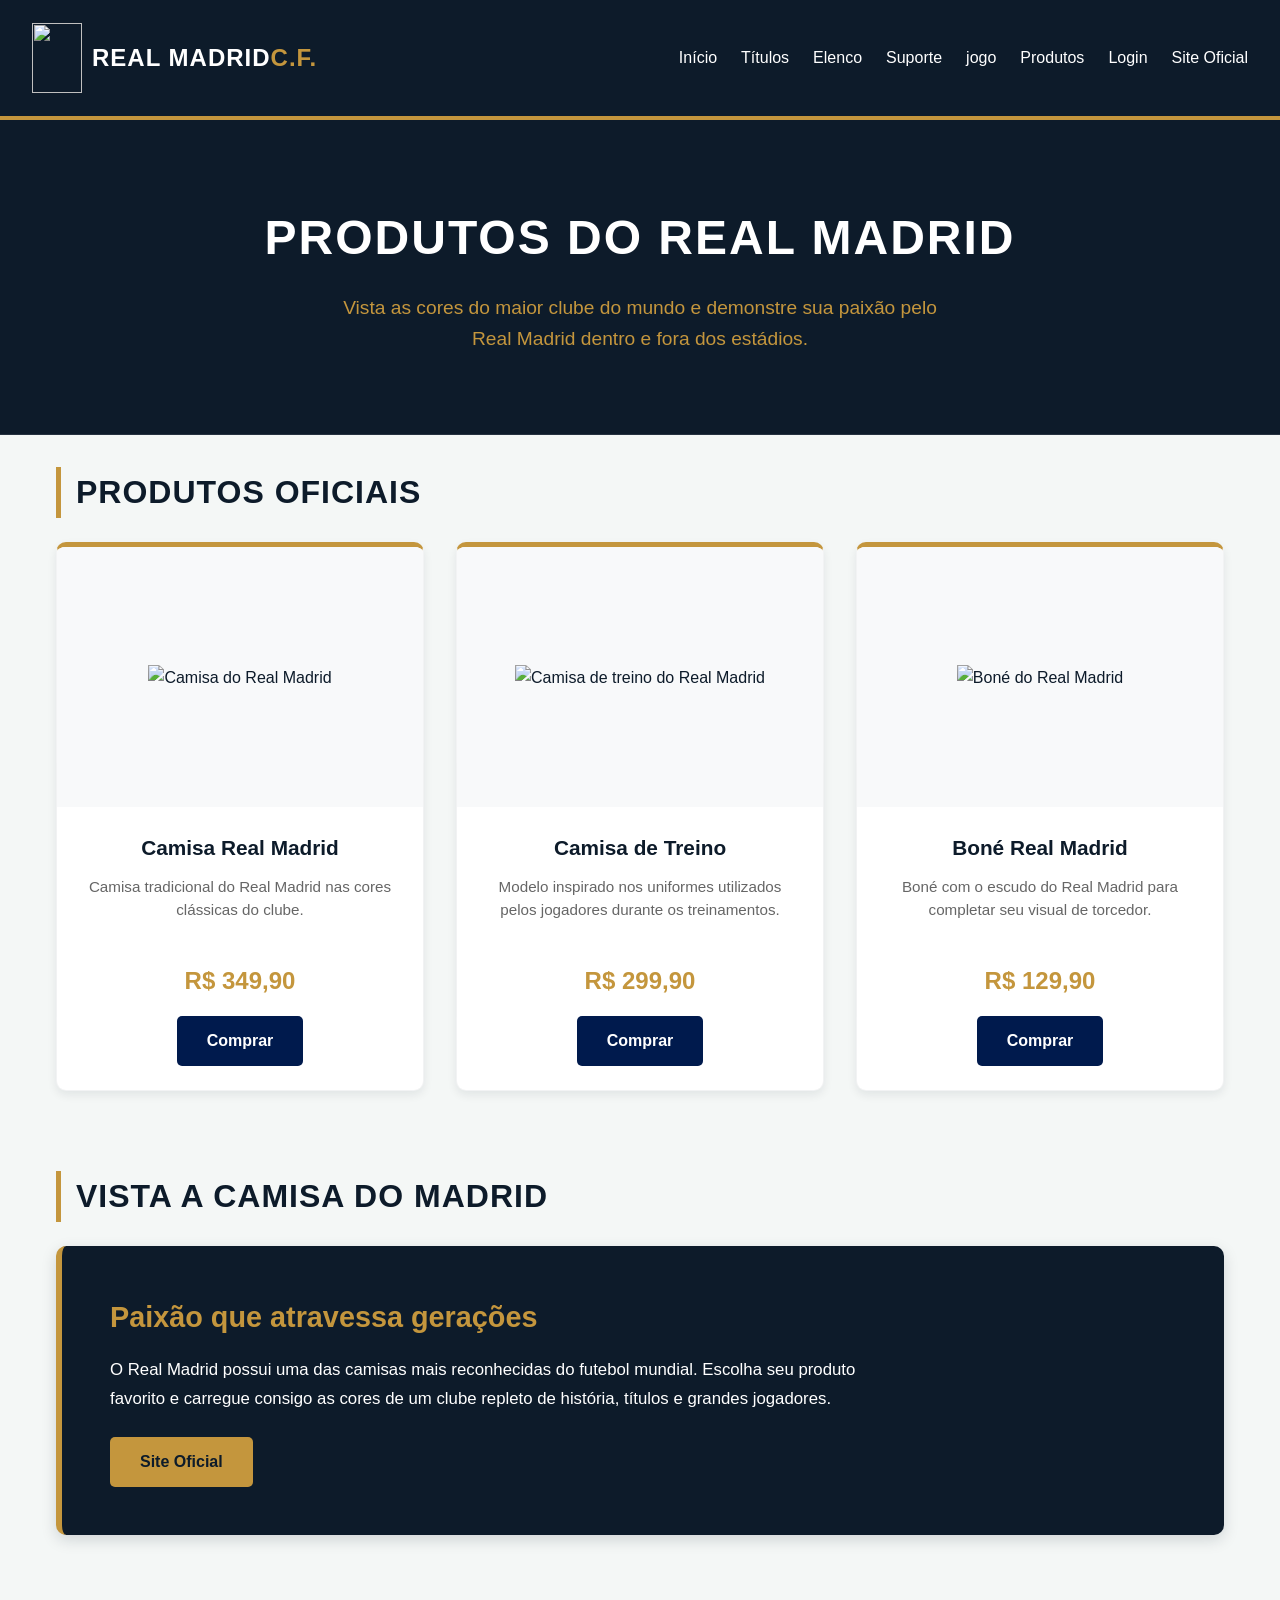
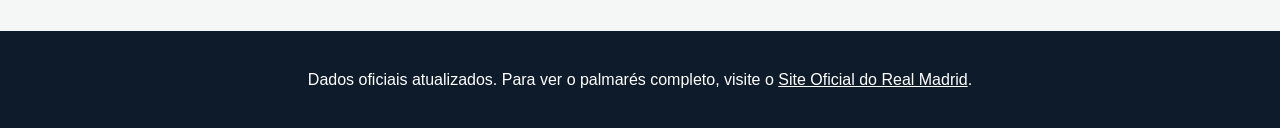
==== produtos.html @ 46e395f3 "Add files via upload" ====
<!DOCTYPE html>
<html lang="pt-BR">
<head>
    <meta charset="UTF-8">
    <meta name="viewport" content="width=device-width, initial-scale=1.0">

    <link rel="stylesheet" href="style.css">

    <title>Real Madrid C.F. | Produtos</title>
</head>

<body>

   <header>
        <div class="logo"><img src="jogadores/logo.png"> Real Madrid<span>C.F.</span></div>
        <a href="#" class="botao-abrir-menu" onclick="abrirmenu()">☰</a>
        <nav class="menu">
            <a href="#" class="botao-fechar-menu" onclick="fecharmenu()">X</a>
            <ul>
                <li><a href="index.html">Início</a></li>
                <li><a href="titulos.html">Títulos</a></li>
                <li><a href="elenco.html">Elenco</a></li>
                <li><a href="suporte.html">Suporte</a></li>
                <li><a href="quiz.html">jogo</a></li>
                <li><a href="produtos.html">Produtos</a></li>
                <li><a href="login.html">Login</a></li>
                <li><a href="https://www.realmadrid.com/pt-PT" target="_blank">Site Oficial</a></li>
            </ul>
        </nav>
    </header>


<section class="hero">
    <h1>Produtos do Real Madrid</h1>

    <p>
        Vista as cores do maior clube do mundo e demonstre sua paixão pelo
        Real Madrid dentro e fora dos estádios.
    </p>
</section>


<main class="container">

    <section class="products-section">

        <h2 class="section-title">Produtos Oficiais</h2>

        <div class="products-grid">

            <div class="product-card">

                <div class="product-image">
                    <img src="imagens_ferrari/camisa.jpg"
                         alt="Camisa do Real Madrid">
                </div>

                <div class="product-info">
                    <h3>Camisa Real Madrid</h3>

                    <p class="product-description">
                        Camisa tradicional do Real Madrid nas cores
                        clássicas do clube.
                    </p>

                    <p class="product-price">R$ 349,90</p>

                    <a href="#" class="product-button">
                        Comprar
                    </a>
                </div>

            </div>


            <div class="product-card">

                <div class="product-image">
                    <img src="imagens_ferrari/camisat.jpg"
                         alt="Camisa de treino do Real Madrid">
                </div>

                <div class="product-info">
                    <h3>Camisa de Treino</h3>

                    <p class="product-description">
                        Modelo inspirado nos uniformes utilizados
                        pelos jogadores durante os treinamentos.
                    </p>

                    <p class="product-price">R$ 299,90</p>

                    <a href="#" class="product-button">
                        Comprar
                    </a>
                </div>

            </div>


            <div class="product-card">

                <div class="product-image">
                    <img src="imagens_ferrari/bone.jpg"
                         alt="Boné do Real Madrid">
                </div>

                <div class="product-info">
                    <h3>Boné Real Madrid</h3>

                    <p class="product-description">
                        Boné com o escudo do Real Madrid para completar
                        seu visual de torcedor.
                    </p>

                    <p class="product-price">R$ 129,90</p>

                    <a href="#" class="product-button">
                        Comprar
                    </a>
                </div>

            </div>


    </section>


    <section class="products-highlight">

        <h2 class="section-title">Vista a Camisa do Madrid</h2>

        <div class="highlight-content">

            <div>
                <h3>Paixão que atravessa gerações</h3>

                <p>
                    O Real Madrid possui uma das camisas mais reconhecidas
                    do futebol mundial. Escolha seu produto favorito e
                    carregue consigo as cores de um clube repleto de
                    história, títulos e grandes jogadores.
                </p>

                <a href="https://www.realmadrid.com/pt-PT"
                   target="_blank"
                   class="product-button">
                    Site Oficial
                </a>
            </div>

        </div>

    </section>

</main>


    <footer>
        <p>Dados oficiais atualizados. Para ver o palmarés completo, visite o <a href="https://www.realmadrid.com/pt-PT/o-clube/palmares/futebol" style="color: white; text-decoration: underline;">Site Oficial do Real Madrid</a>.</p>
    </footer>


<script src="script.js"></script>

</body>
</html>
---- style.css ----
:root {
    --primary-color: #ffffff;
    --secondary-color: #0d1b2a;
    --accent-color: #c4963d;
    --bg-color: #f4f7f6;
    --card-bg: #ffffff;
    --text-color: #0d1b2a;
}

* {
    margin: 0;
    padding: 0;
    box-sizing: border-box;
    font-family: 'Segoe UI', Tahoma, Geneva, Verdana, sans-serif;
}

body {
    background-color: var(--bg-color);
    color: var(--text-color);
    line-height: 1.6;
}

.container {
    max-width: 1200px;
    margin: 0 auto;
    padding: 2rem 1rem;
}

header {
    background-color: var(--secondary-color);
    color: var(--primary-color);
    padding: 1.5rem 2rem;
    display: flex;
    justify-content: space-between;
    align-items: center;
    height: 120px;
    border-bottom: 4px solid var(--accent-color);
}

.logo {
    font-size: 1.5rem;
    font-weight: bold;
    color: var(--primary-color);
    text-transform: uppercase;
    letter-spacing: 1px;
    display: flex;
    align-items: center;
}

.logo span {
    color: var(--accent-color);
}

.logo img {
    width: 50px;
    height: 70px;
    margin-right: 10px;
}

.botao-abrir-menu, .botao-fechar-menu {
    display: none;
    font-size: 2rem;
    color: var(--primary-color);
    text-decoration: none;
}

/* Menu horizontal para telas grandes */
.menu ul {
    display: flex;
    list-style: none;
    gap: 1.5rem;
    margin: 0;
    padding: 0;
}

.menu a {
    color: var(--primary-color);
    text-decoration: none;
    font-weight: 500;
    transition: color 0.2s;
}

.menu a:hover {
    color: var(--accent-color);
}


@media (max-width: 1000px) {
    .botao-abrir-menu {
        display: block;
    }

    .menu {
        display: none; 
        position: fixed;
        top: 0;
        right: 0;
        width: 280px;
        height: 100vh;
        background-color: var(--secondary-color);
        box-shadow: -5px 0 15px rgba(0, 0, 0, 0.4);
        padding: 2rem;
        z-index: 1000;
    }

    .botao-fechar-menu {
        display: block;
        text-align: right;
        margin-bottom: 2rem;
    }
    .menu ul {
        flex-direction: column;
        gap: 1.5rem;
    }

    .menu a {
        font-size: 1.2rem;
    }
}


.section-title {
    font-size: 2rem;
    color: var(--secondary-color);
    margin-bottom: 1.5rem;
    border-left: 5px solid var(--accent-color);
    padding-left: 15px;
    text-transform: uppercase;
    letter-spacing: 1px;
}

/* hero */
.hero {
    background-color: var(--secondary-color);
    color: var(--primary-color);
    text-align: center;
    padding: 5rem 1rem;
    border-bottom: 1px solid rgba(255, 255, 255, 0.1);
}

.hero h1 {
    font-size: 3rem;
    text-transform: uppercase;
    letter-spacing: 2px;
    margin-bottom: 1rem;
}

.hero p {
    color: var(--accent-color);
    font-size: 1.2rem;
    font-weight: 500;
    max-width: 600px;
    margin: 0 auto;
}

.history-section {
    margin-bottom: 4rem;
}

.history-block {
    background-color: var(--primary-color);
    padding: 2.5rem;
    border-radius: 8px;
    box-shadow: 0 4px 12px rgba(13, 27, 42, 0.05);
    border: 1px solid rgba(13, 27, 42, 0.05);
    margin-bottom: 2rem;
}

.history-block h3 {
    font-size: 1.4rem;
    color: var(--secondary-color);
    margin-bottom: 1rem;
    display: flex;
    align-items: center;
    gap: 10px;
}

.history-block h3::before {
    content: '';
    display: inline-block;
    width: 8px;
    height: 8px;
    background-color: var(--accent-color);
    border-radius: 50%;
}

.history-block p {
    color: #4a5568;
    font-size: 1.05rem;
    text-align: justify;
}

.jogo button {
    text-align: center;
    background-color: #001a4d;
    color: white;
    border: none;
    border-radius: 3px;
    margin-top: 3px;
    margin-left: auto; 
    margin-right: auto;
    margin-bottom: 50px;
    padding: 12px 24px;
    font-size: 16px;
    font-weight: bold;
    cursor: pointer;
    transition: transform 0.2s;
    width: 250px;
    display: block;
}

.jogo button:hover {
    transform: translateY(-5px);
}

.jogo a {
    text-decoration: none;
    color: var(--primary-color);
}

/* elenco */
.grid {
    display: grid;
    grid-template-columns: repeat(auto-fill, minmax(220px, 1fr));
    gap: 1.5rem;
    margin-bottom: 3rem;
}

.player-card {
    background-color: var(--primary-color);
    border-radius: 8px;
    overflow: hidden;
    box-shadow: 0 4px 6px rgba(13, 27, 42, 0.1);
    border: 1px solid rgba(13, 27, 42, 0.05);
    transition: transform 0.2s ease;
}

.player-card:hover {
    transform: translateY(-5px);
}

.player-number {
    background-color: var(--secondary-color);
    color: var(--accent-color);
    padding: 0.5rem;
    font-weight: bold;
    font-size: 1.2rem;
    text-align: right;
}

.player-info {
    padding: 1.5rem;
    text-align: center;
}

.player-name {
    font-size: 1.2rem;
    font-weight: bold;
    color: var(--secondary-color);
    margin-bottom: 0.3rem;
}

.player-position {
    font-size: 0.9rem;
    color: #666;
    text-transform: uppercase;
    letter-spacing: 1px;
}

.titulares .player-card {
    border-top: 4px solid var(--accent-color);
}

.reservas .player-card {
    border-top: 4px solid var(--secondary-color);
}

.jogador img {
    width: 200px;
    padding-top: 35px;
}

#cortuis img, #cucurela img {
    width: 250px;
    padding: 35px;
}

/* titulos */
.grid-cards {
    display: grid;
    grid-template-columns: repeat(auto-fit, minmax(280px, 1fr));
    gap: 1.5rem;
}

.card {
    background-color: var(--card-bg);
    border-radius: 10px;
    padding: 2rem 1.5rem;
    text-align: center;
    box-shadow: 0 4px 10px rgba(13, 27, 42, 0.08);
    transition: transform 0.3s ease, box-shadow 0.3s ease;
    border-top: 5px solid var(--accent-color);
}

.card:hover {
    transform: translateY(-5px);
    box-shadow: 0 8px 20px rgba(13, 27, 42, 0.15);
}

.card h2 {
    font-size: 1.3rem;
    color: var(--secondary-color);
    margin-bottom: 0.5rem;
    margin-top: 0;
}

.card .count {
    font-size: 3rem;
    font-weight: bold;
    color: #efb810;
    margin-bottom: 0.5rem;
}

.card p {
    font-size: 0.95rem;
    color: #555;
    line-height: 1.5;
    margin-bottom: 0;
}

.card img {
    width: 150px;
}

/*quiz*/
.quiz-wrapper {
    display: flex;
    justify-content: center;
    align-items: center;
    min-height: 70vh;
}

.quiz-container {
    background-color: #ffffff;
    width: 100%;
    max-width: 600px;
    border-radius: 12px;
    padding: 30px;
    box-shadow: 0 8px 24px rgba(0, 0, 0, 0.1);
    border-top: 8px solid #001a4d;
}

.quiz-container header {
    background-color: transparent;
    color: inherit;
    padding: 0;
    display: block;
    border-bottom: none;
    text-align: center;
    margin-bottom: 25px;
}

.quiz-container h1 {
    color: #001a4d;
    font-size: 24px;
    margin-bottom: 5px;
}

.progress {
    color: #666;
    font-size: 14px;
}

.question {
    font-size: 18px;
    font-weight: 600;
    color: #333;
    margin-bottom: 20px;
}

.options-grid {
    display: flex;
    flex-direction: column;
    gap: 12px;
    margin-bottom: 20px;
}

.option-btn {
    background-color: #f0f4f8;
    border: 2px solid #e2e8f0;
    border-radius: 8px;
    padding: 15px;
    font-size: 16px;
    text-align: left;
    cursor: pointer;
    transition: all 0.2s ease;
    width: 100%;
}

.option-btn:hover {
    background-color: #e2e8f0;
    border-color: #001a4d;
}

/* acertos / erros */
.correct {
    background-color: #2ecc71 !important;
    border-color: #27ae60 !important;
    color: white !important;
}

.wrong {
    background-color: #e74c3c !important;
    border-color: #c0392b !important;
    color: white !important;
}

#next-btn, #score-container button {
    background-color: #001a4d;
    color: white;
    border: none;
    border-radius: 8px;
    margin-top: 3px;
    padding: 12px 24px;
    font-size: 16px;
    font-weight: bold;
    cursor: pointer;
    width: 100%;
    transition: background 0.2s;
}

#next-btn:hover, #score-container button:hover {
    background-color: #cca300;
    color: #001a4d;
}

.login-container {
    background-color: #ffffff;
    padding: 40px;
    border-radius: 12px;
    box-shadow: 0 8px 24px rgba(0, 0, 0, 0.3);
    width: 100%;
    max-width: 400px;
    text-align: center;
    border-top: 5px solid #febe10;
}

.logo-placeholder {
    font-size: 24px;
    font-weight: bold;
    color: #112d59; 
    margin-bottom: 5px;
    text-transform: uppercase;
    letter-spacing: 1px;
}

.subtitle {
    font-size: 14px;
    color: #777;
    margin-bottom: 30px;
}

.form-group {
    margin-bottom: 20px;
    text-align: left;
}

.form-group label {
    display: block;
    margin-bottom: 6px;
    font-size: 14px;
    font-weight: 600;
    color: #111;
}

/*  PRODUTOS */

.products-section {
    margin-bottom: 5rem;
}

.products-grid {
    display: grid;
    grid-template-columns: repeat(auto-fit, minmax(250px, 1fr));
    gap: 2rem;
}

.product-card {
    background-color: var(--card-bg);
    border-radius: 10px;
    overflow: hidden;
    box-shadow: 0 4px 10px rgba(13, 27, 42, 0.08);
    border: 1px solid rgba(13, 27, 42, 0.05);
    border-top: 5px solid var(--accent-color);
    transition: transform 0.3s ease, box-shadow 0.3s ease;
}

.product-card:hover {
    transform: translateY(-8px);
    box-shadow: 0 10px 25px rgba(13, 27, 42, 0.18);
}

.product-image {
    height: 260px;
    background-color: #f8f9fa;
    display: flex;
    justify-content: center;
    align-items: center;
    padding: 20px;
}

.product-image img {
    max-width: 100%;
    max-height: 230px;
    object-fit: contain;
    transition: transform 0.3s ease;
}

.product-card:hover .product-image img {
    transform: scale(1.05);
}

.product-info {
    padding: 1.5rem;
    text-align: center;
}

.product-info h3 {
    color: var(--secondary-color);
    font-size: 1.3rem;
    margin-bottom: 0.7rem;
}

.product-description {
    color: #666;
    font-size: 0.95rem;
    line-height: 1.5;
    min-height: 70px;
}

.product-price {
    color: #c4963d;
    font-size: 1.5rem;
    font-weight: bold;
    margin: 1rem 0;
}

.product-button {
    display: inline-block;
    background-color: #001a4d;
    color: white;
    text-decoration: none;
    padding: 12px 30px;
    border-radius: 5px;
    font-weight: bold;
    transition: all 0.2s ease;
}

.product-button:hover {
    background-color: #c4963d;
    color: #001a4d;
    transform: translateY(-2px);
}


.products-highlight {
    margin-bottom: 4rem;
}

.highlight-content {
    background-color: var(--secondary-color);
    color: white;
    padding: 3rem;
    border-radius: 10px;
    border-left: 6px solid var(--accent-color);
    box-shadow: 0 5px 15px rgba(13, 27, 42, 0.15);
}

.highlight-content h3 {
    color: var(--accent-color);
    font-size: 1.8rem;
    margin-bottom: 1rem;
}

.highlight-content p {
    max-width: 800px;
    font-size: 1.05rem;
    line-height: 1.7;
    margin-bottom: 1.5rem;
}

.highlight-content .product-button {
    background-color: var(--accent-color);
    color: var(--secondary-color);
}

.highlight-content .product-button:hover {
    background-color: white;
    color: var(--secondary-color);
}


@media (max-width: 600px) {

    .products-grid {
        grid-template-columns: 1fr;
    }

    .product-image {
        height: 240px;
    }

    .highlight-content {
        padding: 2rem 1.5rem;
    }

    .highlight-content h3 {
        font-size: 1.5rem;
    }
}

footer{
    height: 60%;
    color: white;
    background-color: var(--secondary-color);
    padding: 4vh;
    text-decoration: none;
    text-align: center;
}
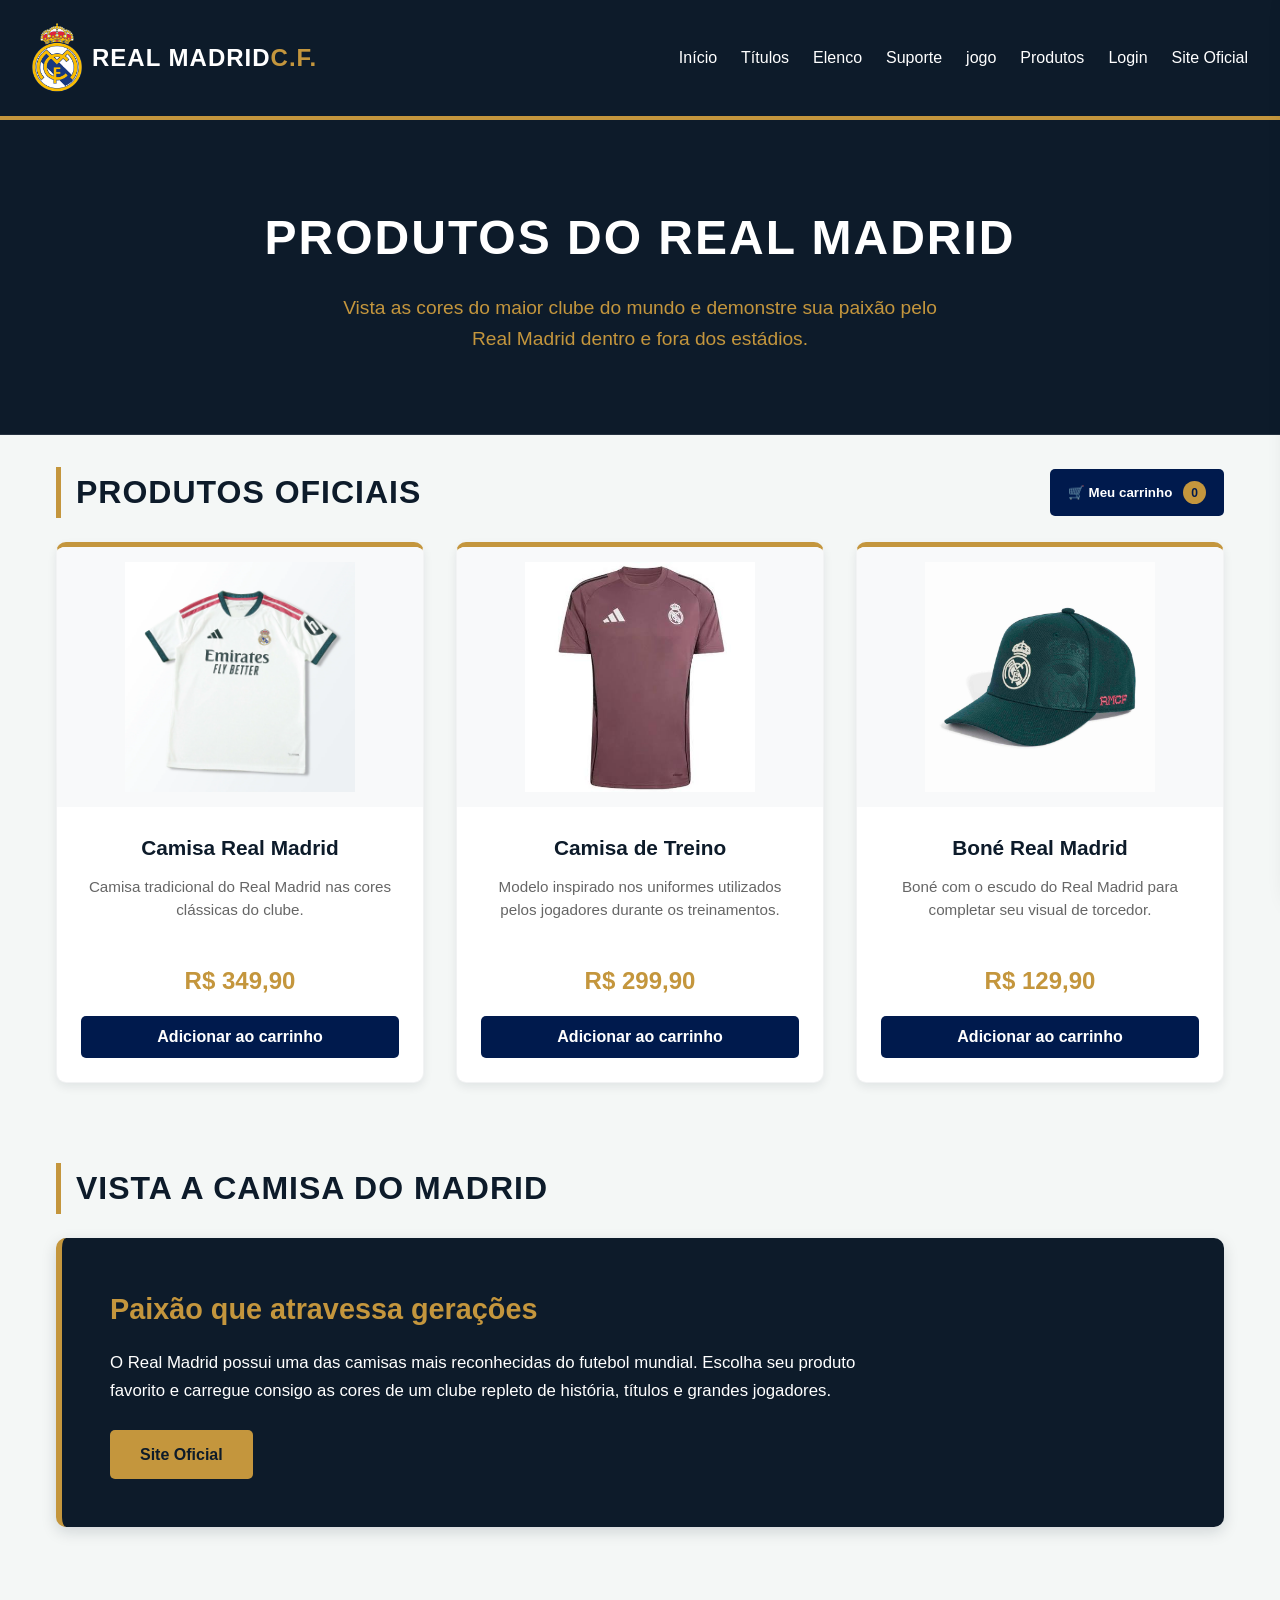
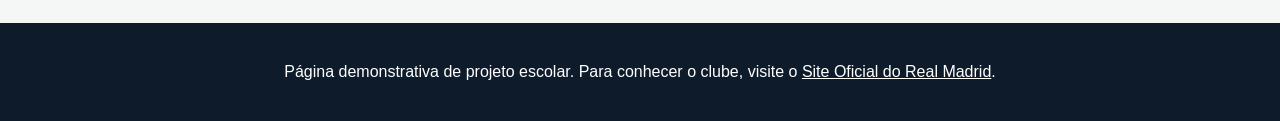
==== commit 121195e4: "Add files via upload" ====
--- a/produtos.html
+++ b/produtos.html
@@ -1,167 +1,116 @@
-<!DOCTYPE html>
-<html lang="pt-BR">
-<head>
-    <meta charset="UTF-8">
-    <meta name="viewport" content="width=device-width, initial-scale=1.0">
-
-    <link rel="stylesheet" href="style.css">
-
-    <title>Real Madrid C.F. | Produtos</title>
-</head>
-
-<body>
-
-   <header>
-        <div class="logo"><img src="jogadores/logo.png"> Real Madrid<span>C.F.</span></div>
-        <a href="#" class="botao-abrir-menu" onclick="abrirmenu()">☰</a>
-        <nav class="menu">
-            <a href="#" class="botao-fechar-menu" onclick="fecharmenu()">X</a>
-            <ul>
-                <li><a href="index.html">Início</a></li>
-                <li><a href="titulos.html">Títulos</a></li>
-                <li><a href="elenco.html">Elenco</a></li>
-                <li><a href="suporte.html">Suporte</a></li>
-                <li><a href="quiz.html">jogo</a></li>
-                <li><a href="produtos.html">Produtos</a></li>
-                <li><a href="login.html">Login</a></li>
-                <li><a href="https://www.realmadrid.com/pt-PT" target="_blank">Site Oficial</a></li>
-            </ul>
-        </nav>
-    </header>
-
-
-<section class="hero">
-    <h1>Produtos do Real Madrid</h1>
-
-    <p>
-        Vista as cores do maior clube do mundo e demonstre sua paixão pelo
-        Real Madrid dentro e fora dos estádios.
-    </p>
-</section>
-
-
-<main class="container">
-
-    <section class="products-section">
-
-        <h2 class="section-title">Produtos Oficiais</h2>
-
-        <div class="products-grid">
-
-            <div class="product-card">
-
-                <div class="product-image">
-                    <img src="imagens_ferrari/camisa.jpg"
-                         alt="Camisa do Real Madrid">
-                </div>
-
-                <div class="product-info">
-                    <h3>Camisa Real Madrid</h3>
-
-                    <p class="product-description">
-                        Camisa tradicional do Real Madrid nas cores
-                        clássicas do clube.
-                    </p>
-
-                    <p class="product-price">R$ 349,90</p>
-
-                    <a href="#" class="product-button">
-                        Comprar
-                    </a>
-                </div>
-
-            </div>
-
-
-            <div class="product-card">
-
-                <div class="product-image">
-                    <img src="imagens_ferrari/camisat.jpg"
-                         alt="Camisa de treino do Real Madrid">
-                </div>
-
-                <div class="product-info">
-                    <h3>Camisa de Treino</h3>
-
-                    <p class="product-description">
-                        Modelo inspirado nos uniformes utilizados
-                        pelos jogadores durante os treinamentos.
-                    </p>
-
-                    <p class="product-price">R$ 299,90</p>
-
-                    <a href="#" class="product-button">
-                        Comprar
-                    </a>
-                </div>
-
-            </div>
-
-
-            <div class="product-card">
-
-                <div class="product-image">
-                    <img src="imagens_ferrari/bone.jpg"
-                         alt="Boné do Real Madrid">
-                </div>
-
-                <div class="product-info">
-                    <h3>Boné Real Madrid</h3>
-
-                    <p class="product-description">
-                        Boné com o escudo do Real Madrid para completar
-                        seu visual de torcedor.
-                    </p>
-
-                    <p class="product-price">R$ 129,90</p>
-
-                    <a href="#" class="product-button">
-                        Comprar
-                    </a>
-                </div>
-
-            </div>
-
-
-    </section>
-
-
-    <section class="products-highlight">
-
-        <h2 class="section-title">Vista a Camisa do Madrid</h2>
-
-        <div class="highlight-content">
-
-            <div>
-                <h3>Paixão que atravessa gerações</h3>
-
-                <p>
-                    O Real Madrid possui uma das camisas mais reconhecidas
-                    do futebol mundial. Escolha seu produto favorito e
-                    carregue consigo as cores de um clube repleto de
-                    história, títulos e grandes jogadores.
-                </p>
-
-                <a href="https://www.realmadrid.com/pt-PT"
-                   target="_blank"
-                   class="product-button">
-                    Site Oficial
-                </a>
-            </div>
-
-        </div>
-
-    </section>
-
-</main>
-
-
-    <footer>
-        <p>Dados oficiais atualizados. Para ver o palmarés completo, visite o <a href="https://www.realmadrid.com/pt-PT/o-clube/palmares/futebol" style="color: white; text-decoration: underline;">Site Oficial do Real Madrid</a>.</p>
-    </footer>
-
-
-<script src="script.js"></script>
-
-</body>
-</html>+<!DOCTYPE html>
+<html lang="pt-BR">
+<head>
+    <meta charset="UTF-8">
+    <meta name="viewport" content="width=device-width, initial-scale=1.0">
+    <title>Real Madrid C.F. | Produtos</title>
+    <link rel="stylesheet" href="style.css">
+    <link rel="stylesheet" href="produtos-extra.css">
+</head>
+<body>
+
+<header>
+    <div class="logo">
+        <img src="jogadores/logo.png" alt="Escudo do Real Madrid">
+        Real Madrid<span>C.F.</span>
+    </div>
+
+    <a href="#" class="botao-abrir-menu" onclick="abrirmenu(); return false;" aria-label="Abrir menu">☰</a>
+
+    <nav class="menu">
+        <a href="#" class="botao-fechar-menu" onclick="fecharmenu(); return false;" aria-label="Fechar menu">X</a>
+        <ul>
+            <li><a href="index.html">Início</a></li>
+            <li><a href="titulos.html">Títulos</a></li>
+            <li><a href="elenco.html">Elenco</a></li>
+            <li><a href="suporte.html">Suporte</a></li>
+            <li><a href="quiz.html">jogo</a></li>
+            <li><a href="produtos.html" aria-current="page">Produtos</a></li>
+            <li><a href="login.html">Login</a></li>
+            <li><a href="https://www.realmadrid.com/pt-PT" target="_blank" rel="noopener noreferrer">Site Oficial</a></li>
+        </ul>
+    </nav>
+</header>
+
+<section class="hero">
+    <h1>Produtos do Real Madrid</h1>
+    <p>
+        Vista as cores do maior clube do mundo e demonstre sua paixão pelo
+        Real Madrid dentro e fora dos estádios.
+    </p>
+</section>
+
+<main class="container">
+    <section class="products-section">
+        <div class="products-title-row">
+            <h2 class="section-title">Produtos Oficiais</h2>
+            <button class="cart-open-button" id="abrir-carrinho" type="button">
+                🛒 Meu carrinho <span id="quantidade-carrinho">0</span>
+            </button>
+        </div>
+
+        <div class="products-grid" id="lista-produtos">
+            <!-- Os produtos são carregados pelo produtos.js -->
+        </div>
+    </section>
+
+    <section class="products-highlight">
+        <h2 class="section-title">Vista a Camisa do Madrid</h2>
+        <div class="highlight-content">
+            <h3>Paixão que atravessa gerações</h3>
+            <p>
+                O Real Madrid possui uma das camisas mais reconhecidas
+                do futebol mundial. Escolha seu produto favorito e
+                carregue consigo as cores de um clube repleto de
+                história, títulos e grandes jogadores.
+            </p>
+            <a href="https://www.realmadrid.com/pt-PT"
+               target="_blank"
+               rel="noopener noreferrer"
+               class="product-button">
+                Site Oficial
+            </a>
+        </div>
+    </section>
+</main>
+
+<footer>
+    <p>
+        Página demonstrativa de projeto escolar.
+        Para conhecer o clube, visite o
+        <a href="https://www.realmadrid.com/pt-PT" target="_blank" rel="noopener noreferrer"
+           style="color: white; text-decoration: underline;">Site Oficial do Real Madrid</a>.
+    </p>
+</footer>
+
+<!-- Painel do carrinho -->
+<div class="cart-overlay" id="fundo-carrinho"></div>
+<aside class="cart-panel" id="painel-carrinho" aria-hidden="true" aria-label="Meu carrinho">
+    <div class="cart-panel-header">
+        <div>
+            <p class="cart-kicker">REAL MADRID C.F.</p>
+            <h2>Meu carrinho</h2>
+        </div>
+        <button class="cart-close" id="fechar-carrinho" type="button" aria-label="Fechar carrinho">×</button>
+    </div>
+
+    <div class="cart-items" id="itens-carrinho">
+        <p class="cart-empty">Seu carrinho está vazio. Escolha um produto para começar!</p>
+    </div>
+
+    <div class="cart-panel-footer">
+        <div class="cart-total">
+            <span>Total</span>
+            <strong id="total-carrinho">R$ 0,00</strong>
+        </div>
+        <button class="checkout-button" id="finalizar-compra" type="button">Finalizar pedido</button>
+        <p class="cart-disclaimer">Demonstração acadêmica: não há pagamento ou compra real.</p>
+    </div>
+</aside>
+
+<div class="product-toast" id="aviso-produto" role="status" aria-live="polite"></div>
+
+<script src="script.js"></script>
+<script src="produtos.js"></script>
+</body>
+</html>
--- a/style.css
+++ b/style.css
@@ -1,629 +1,979 @@
-:root {
-    --primary-color: #ffffff;
-    --secondary-color: #0d1b2a;
-    --accent-color: #c4963d;
-    --bg-color: #f4f7f6;
-    --card-bg: #ffffff;
-    --text-color: #0d1b2a;
-}
-
-* {
-    margin: 0;
-    padding: 0;
-    box-sizing: border-box;
-    font-family: 'Segoe UI', Tahoma, Geneva, Verdana, sans-serif;
-}
-
-body {
-    background-color: var(--bg-color);
-    color: var(--text-color);
-    line-height: 1.6;
-}
-
-.container {
-    max-width: 1200px;
-    margin: 0 auto;
-    padding: 2rem 1rem;
-}
-
-header {
-    background-color: var(--secondary-color);
-    color: var(--primary-color);
-    padding: 1.5rem 2rem;
-    display: flex;
-    justify-content: space-between;
-    align-items: center;
-    height: 120px;
-    border-bottom: 4px solid var(--accent-color);
-}
-
-.logo {
-    font-size: 1.5rem;
-    font-weight: bold;
-    color: var(--primary-color);
-    text-transform: uppercase;
-    letter-spacing: 1px;
-    display: flex;
-    align-items: center;
-}
-
-.logo span {
-    color: var(--accent-color);
-}
-
-.logo img {
-    width: 50px;
-    height: 70px;
-    margin-right: 10px;
-}
-
-.botao-abrir-menu, .botao-fechar-menu {
-    display: none;
-    font-size: 2rem;
-    color: var(--primary-color);
-    text-decoration: none;
-}
-
-/* Menu horizontal para telas grandes */
-.menu ul {
-    display: flex;
-    list-style: none;
-    gap: 1.5rem;
-    margin: 0;
-    padding: 0;
-}
-
-.menu a {
-    color: var(--primary-color);
-    text-decoration: none;
-    font-weight: 500;
-    transition: color 0.2s;
-}
-
-.menu a:hover {
-    color: var(--accent-color);
-}
-
-
-@media (max-width: 1000px) {
-    .botao-abrir-menu {
-        display: block;
-    }
-
-    .menu {
-        display: none; 
-        position: fixed;
-        top: 0;
-        right: 0;
-        width: 280px;
-        height: 100vh;
-        background-color: var(--secondary-color);
-        box-shadow: -5px 0 15px rgba(0, 0, 0, 0.4);
-        padding: 2rem;
-        z-index: 1000;
-    }
-
-    .botao-fechar-menu {
-        display: block;
-        text-align: right;
-        margin-bottom: 2rem;
-    }
-    .menu ul {
-        flex-direction: column;
-        gap: 1.5rem;
-    }
-
-    .menu a {
-        font-size: 1.2rem;
-    }
-}
-
-
-.section-title {
-    font-size: 2rem;
-    color: var(--secondary-color);
-    margin-bottom: 1.5rem;
-    border-left: 5px solid var(--accent-color);
-    padding-left: 15px;
-    text-transform: uppercase;
-    letter-spacing: 1px;
-}
-
-/* hero */
-.hero {
-    background-color: var(--secondary-color);
-    color: var(--primary-color);
-    text-align: center;
-    padding: 5rem 1rem;
-    border-bottom: 1px solid rgba(255, 255, 255, 0.1);
-}
-
-.hero h1 {
-    font-size: 3rem;
-    text-transform: uppercase;
-    letter-spacing: 2px;
-    margin-bottom: 1rem;
-}
-
-.hero p {
-    color: var(--accent-color);
-    font-size: 1.2rem;
-    font-weight: 500;
-    max-width: 600px;
-    margin: 0 auto;
-}
-
-.history-section {
-    margin-bottom: 4rem;
-}
-
-.history-block {
-    background-color: var(--primary-color);
-    padding: 2.5rem;
-    border-radius: 8px;
-    box-shadow: 0 4px 12px rgba(13, 27, 42, 0.05);
-    border: 1px solid rgba(13, 27, 42, 0.05);
-    margin-bottom: 2rem;
-}
-
-.history-block h3 {
-    font-size: 1.4rem;
-    color: var(--secondary-color);
-    margin-bottom: 1rem;
-    display: flex;
-    align-items: center;
-    gap: 10px;
-}
-
-.history-block h3::before {
-    content: '';
-    display: inline-block;
-    width: 8px;
-    height: 8px;
-    background-color: var(--accent-color);
-    border-radius: 50%;
-}
-
-.history-block p {
-    color: #4a5568;
-    font-size: 1.05rem;
-    text-align: justify;
-}
-
-.jogo button {
-    text-align: center;
-    background-color: #001a4d;
-    color: white;
-    border: none;
-    border-radius: 3px;
-    margin-top: 3px;
-    margin-left: auto; 
-    margin-right: auto;
-    margin-bottom: 50px;
-    padding: 12px 24px;
-    font-size: 16px;
-    font-weight: bold;
-    cursor: pointer;
-    transition: transform 0.2s;
-    width: 250px;
-    display: block;
-}
-
-.jogo button:hover {
-    transform: translateY(-5px);
-}
-
-.jogo a {
-    text-decoration: none;
-    color: var(--primary-color);
-}
-
-/* elenco */
-.grid {
-    display: grid;
-    grid-template-columns: repeat(auto-fill, minmax(220px, 1fr));
-    gap: 1.5rem;
-    margin-bottom: 3rem;
-}
-
-.player-card {
-    background-color: var(--primary-color);
-    border-radius: 8px;
-    overflow: hidden;
-    box-shadow: 0 4px 6px rgba(13, 27, 42, 0.1);
-    border: 1px solid rgba(13, 27, 42, 0.05);
-    transition: transform 0.2s ease;
-}
-
-.player-card:hover {
-    transform: translateY(-5px);
-}
-
-.player-number {
-    background-color: var(--secondary-color);
-    color: var(--accent-color);
-    padding: 0.5rem;
-    font-weight: bold;
-    font-size: 1.2rem;
-    text-align: right;
-}
-
-.player-info {
-    padding: 1.5rem;
-    text-align: center;
-}
-
-.player-name {
-    font-size: 1.2rem;
-    font-weight: bold;
-    color: var(--secondary-color);
-    margin-bottom: 0.3rem;
-}
-
-.player-position {
-    font-size: 0.9rem;
-    color: #666;
-    text-transform: uppercase;
-    letter-spacing: 1px;
-}
-
-.titulares .player-card {
-    border-top: 4px solid var(--accent-color);
-}
-
-.reservas .player-card {
-    border-top: 4px solid var(--secondary-color);
-}
-
-.jogador img {
-    width: 200px;
-    padding-top: 35px;
-}
-
-#cortuis img, #cucurela img {
-    width: 250px;
-    padding: 35px;
-}
-
-/* titulos */
-.grid-cards {
-    display: grid;
-    grid-template-columns: repeat(auto-fit, minmax(280px, 1fr));
-    gap: 1.5rem;
-}
-
-.card {
-    background-color: var(--card-bg);
-    border-radius: 10px;
-    padding: 2rem 1.5rem;
-    text-align: center;
-    box-shadow: 0 4px 10px rgba(13, 27, 42, 0.08);
-    transition: transform 0.3s ease, box-shadow 0.3s ease;
-    border-top: 5px solid var(--accent-color);
-}
-
-.card:hover {
-    transform: translateY(-5px);
-    box-shadow: 0 8px 20px rgba(13, 27, 42, 0.15);
-}
-
-.card h2 {
-    font-size: 1.3rem;
-    color: var(--secondary-color);
-    margin-bottom: 0.5rem;
-    margin-top: 0;
-}
-
-.card .count {
-    font-size: 3rem;
-    font-weight: bold;
-    color: #efb810;
-    margin-bottom: 0.5rem;
-}
-
-.card p {
-    font-size: 0.95rem;
-    color: #555;
-    line-height: 1.5;
-    margin-bottom: 0;
-}
-
-.card img {
-    width: 150px;
-}
-
-/*quiz*/
-.quiz-wrapper {
-    display: flex;
-    justify-content: center;
-    align-items: center;
-    min-height: 70vh;
-}
-
-.quiz-container {
-    background-color: #ffffff;
-    width: 100%;
-    max-width: 600px;
-    border-radius: 12px;
-    padding: 30px;
-    box-shadow: 0 8px 24px rgba(0, 0, 0, 0.1);
-    border-top: 8px solid #001a4d;
-}
-
-.quiz-container header {
-    background-color: transparent;
-    color: inherit;
-    padding: 0;
-    display: block;
-    border-bottom: none;
-    text-align: center;
-    margin-bottom: 25px;
-}
-
-.quiz-container h1 {
-    color: #001a4d;
-    font-size: 24px;
-    margin-bottom: 5px;
-}
-
-.progress {
-    color: #666;
-    font-size: 14px;
-}
-
-.question {
-    font-size: 18px;
-    font-weight: 600;
-    color: #333;
-    margin-bottom: 20px;
-}
-
-.options-grid {
-    display: flex;
-    flex-direction: column;
-    gap: 12px;
-    margin-bottom: 20px;
-}
-
-.option-btn {
-    background-color: #f0f4f8;
-    border: 2px solid #e2e8f0;
-    border-radius: 8px;
-    padding: 15px;
-    font-size: 16px;
-    text-align: left;
-    cursor: pointer;
-    transition: all 0.2s ease;
-    width: 100%;
-}
-
-.option-btn:hover {
-    background-color: #e2e8f0;
-    border-color: #001a4d;
-}
-
-/* acertos / erros */
-.correct {
-    background-color: #2ecc71 !important;
-    border-color: #27ae60 !important;
-    color: white !important;
-}
-
-.wrong {
-    background-color: #e74c3c !important;
-    border-color: #c0392b !important;
-    color: white !important;
-}
-
-#next-btn, #score-container button {
-    background-color: #001a4d;
-    color: white;
-    border: none;
-    border-radius: 8px;
-    margin-top: 3px;
-    padding: 12px 24px;
-    font-size: 16px;
-    font-weight: bold;
-    cursor: pointer;
-    width: 100%;
-    transition: background 0.2s;
-}
-
-#next-btn:hover, #score-container button:hover {
-    background-color: #cca300;
-    color: #001a4d;
-}
-
-.login-container {
-    background-color: #ffffff;
-    padding: 40px;
-    border-radius: 12px;
-    box-shadow: 0 8px 24px rgba(0, 0, 0, 0.3);
-    width: 100%;
-    max-width: 400px;
-    text-align: center;
-    border-top: 5px solid #febe10;
-}
-
-.logo-placeholder {
-    font-size: 24px;
-    font-weight: bold;
-    color: #112d59; 
-    margin-bottom: 5px;
-    text-transform: uppercase;
-    letter-spacing: 1px;
-}
-
-.subtitle {
-    font-size: 14px;
-    color: #777;
-    margin-bottom: 30px;
-}
-
-.form-group {
-    margin-bottom: 20px;
-    text-align: left;
-}
-
-.form-group label {
-    display: block;
-    margin-bottom: 6px;
-    font-size: 14px;
-    font-weight: 600;
-    color: #111;
-}
-
-/*  PRODUTOS */
-
-.products-section {
-    margin-bottom: 5rem;
-}
-
-.products-grid {
-    display: grid;
-    grid-template-columns: repeat(auto-fit, minmax(250px, 1fr));
-    gap: 2rem;
-}
-
-.product-card {
-    background-color: var(--card-bg);
-    border-radius: 10px;
-    overflow: hidden;
-    box-shadow: 0 4px 10px rgba(13, 27, 42, 0.08);
-    border: 1px solid rgba(13, 27, 42, 0.05);
-    border-top: 5px solid var(--accent-color);
-    transition: transform 0.3s ease, box-shadow 0.3s ease;
-}
-
-.product-card:hover {
-    transform: translateY(-8px);
-    box-shadow: 0 10px 25px rgba(13, 27, 42, 0.18);
-}
-
-.product-image {
-    height: 260px;
-    background-color: #f8f9fa;
-    display: flex;
-    justify-content: center;
-    align-items: center;
-    padding: 20px;
-}
-
-.product-image img {
-    max-width: 100%;
-    max-height: 230px;
-    object-fit: contain;
-    transition: transform 0.3s ease;
-}
-
-.product-card:hover .product-image img {
-    transform: scale(1.05);
-}
-
-.product-info {
-    padding: 1.5rem;
-    text-align: center;
-}
-
-.product-info h3 {
-    color: var(--secondary-color);
-    font-size: 1.3rem;
-    margin-bottom: 0.7rem;
-}
-
-.product-description {
-    color: #666;
-    font-size: 0.95rem;
-    line-height: 1.5;
-    min-height: 70px;
-}
-
-.product-price {
-    color: #c4963d;
-    font-size: 1.5rem;
-    font-weight: bold;
-    margin: 1rem 0;
-}
-
-.product-button {
-    display: inline-block;
-    background-color: #001a4d;
-    color: white;
-    text-decoration: none;
-    padding: 12px 30px;
-    border-radius: 5px;
-    font-weight: bold;
-    transition: all 0.2s ease;
-}
-
-.product-button:hover {
-    background-color: #c4963d;
-    color: #001a4d;
-    transform: translateY(-2px);
-}
-
-
-.products-highlight {
-    margin-bottom: 4rem;
-}
-
-.highlight-content {
-    background-color: var(--secondary-color);
-    color: white;
-    padding: 3rem;
-    border-radius: 10px;
-    border-left: 6px solid var(--accent-color);
-    box-shadow: 0 5px 15px rgba(13, 27, 42, 0.15);
-}
-
-.highlight-content h3 {
-    color: var(--accent-color);
-    font-size: 1.8rem;
-    margin-bottom: 1rem;
-}
-
-.highlight-content p {
-    max-width: 800px;
-    font-size: 1.05rem;
-    line-height: 1.7;
-    margin-bottom: 1.5rem;
-}
-
-.highlight-content .product-button {
-    background-color: var(--accent-color);
-    color: var(--secondary-color);
-}
-
-.highlight-content .product-button:hover {
-    background-color: white;
-    color: var(--secondary-color);
-}
-
-
-@media (max-width: 600px) {
-
-    .products-grid {
-        grid-template-columns: 1fr;
-    }
-
-    .product-image {
-        height: 240px;
-    }
-
-    .highlight-content {
-        padding: 2rem 1.5rem;
-    }
-
-    .highlight-content h3 {
-        font-size: 1.5rem;
-    }
-}
-
-footer{
-    height: 60%;
-    color: white;
-    background-color: var(--secondary-color);
-    padding: 4vh;
-    text-decoration: none;
-    text-align: center;
-}+:root {
+    --primary-color: #ffffff;
+    --secondary-color: #0d1b2a;
+    --accent-color: #c4963d;
+    --bg-color: #f4f7f6;
+    --card-bg: #ffffff;
+    --text-color: #0d1b2a;
+}
+
+* {
+    margin: 0;
+    padding: 0;
+    box-sizing: border-box;
+    font-family: 'Segoe UI', Tahoma, Geneva, Verdana, sans-serif;
+}
+
+body {
+    background-color: var(--bg-color);
+    color: var(--text-color);
+    line-height: 1.6;
+}
+
+.container {
+    max-width: 1200px;
+    margin: 0 auto;
+    padding: 2rem 1rem;
+}
+
+header {
+    background-color: var(--secondary-color);
+    color: var(--primary-color);
+    padding: 1.5rem 2rem;
+    display: flex;
+    justify-content: space-between;
+    align-items: center;
+    height: 120px;
+    border-bottom: 4px solid var(--accent-color);
+}
+
+.logo {
+    font-size: 1.5rem;
+    font-weight: bold;
+    color: var(--primary-color);
+    text-transform: uppercase;
+    letter-spacing: 1px;
+    display: flex;
+    align-items: center;
+}
+
+.logo span {
+    color: var(--accent-color);
+}
+
+.logo img {
+    width: 50px;
+    height: 70px;
+    margin-right: 10px;
+}
+
+.botao-abrir-menu, .botao-fechar-menu {
+    display: none;
+    font-size: 2rem;
+    color: var(--primary-color);
+    text-decoration: none;
+}
+
+/* Menu horizontal para telas grandes */
+.menu ul {
+    display: flex;
+    list-style: none;
+    gap: 1.5rem;
+    margin: 0;
+    padding: 0;
+}
+
+.menu a {
+    color: var(--primary-color);
+    text-decoration: none;
+    font-weight: 500;
+    transition: color 0.2s;
+}
+
+.menu a:hover {
+    color: var(--accent-color);
+}
+
+
+@media (max-width: 1000px) {
+    .botao-abrir-menu {
+        display: block;
+    }
+
+    .menu {
+        display: none; 
+        position: fixed;
+        top: 0;
+        right: 0;
+        width: 280px;
+        height: 100vh;
+        background-color: var(--secondary-color);
+        box-shadow: -5px 0 15px rgba(0, 0, 0, 0.4);
+        padding: 2rem;
+        z-index: 1000;
+    }
+
+    .botao-fechar-menu {
+        display: block;
+        text-align: right;
+        margin-bottom: 2rem;
+    }
+    .menu ul {
+        flex-direction: column;
+        gap: 1.5rem;
+    }
+
+    .menu a {
+        font-size: 1.2rem;
+    }
+}
+
+
+.section-title {
+    font-size: 2rem;
+    color: var(--secondary-color);
+    margin-bottom: 1.5rem;
+    border-left: 5px solid var(--accent-color);
+    padding-left: 15px;
+    text-transform: uppercase;
+    letter-spacing: 1px;
+}
+
+/* hero */
+.hero {
+    background-color: var(--secondary-color);
+    color: var(--primary-color);
+    text-align: center;
+    padding: 5rem 1rem;
+    border-bottom: 1px solid rgba(255, 255, 255, 0.1);
+}
+
+.hero h1 {
+    font-size: 3rem;
+    text-transform: uppercase;
+    letter-spacing: 2px;
+    margin-bottom: 1rem;
+}
+
+.hero p {
+    color: var(--accent-color);
+    font-size: 1.2rem;
+    font-weight: 500;
+    max-width: 600px;
+    margin: 0 auto;
+}
+
+.history-section {
+    margin-bottom: 4rem;
+}
+
+.history-block {
+    background-color: var(--primary-color);
+    padding: 2.5rem;
+    border-radius: 8px;
+    box-shadow: 0 4px 12px rgba(13, 27, 42, 0.05);
+    border: 1px solid rgba(13, 27, 42, 0.05);
+    margin-bottom: 2rem;
+}
+
+.history-block h3 {
+    font-size: 1.4rem;
+    color: var(--secondary-color);
+    margin-bottom: 1rem;
+    display: flex;
+    align-items: center;
+    gap: 10px;
+}
+
+.history-block h3::before {
+    content: '';
+    display: inline-block;
+    width: 8px;
+    height: 8px;
+    background-color: var(--accent-color);
+    border-radius: 50%;
+}
+
+.history-block p {
+    color: #4a5568;
+    font-size: 1.05rem;
+    text-align: justify;
+}
+
+.jogo button {
+    text-align: center;
+    background-color: #001a4d;
+    color: white;
+    border: none;
+    border-radius: 3px;
+    margin-top: 3px;
+    margin-left: auto; 
+    margin-right: auto;
+    margin-bottom: 50px;
+    padding: 12px 24px;
+    font-size: 16px;
+    font-weight: bold;
+    cursor: pointer;
+    transition: transform 0.2s;
+    width: 250px;
+    display: block;
+}
+
+.jogo button:hover {
+    transform: translateY(-5px);
+}
+
+.jogo a {
+    text-decoration: none;
+    color: var(--primary-color);
+}
+
+/* elenco */
+.grid {
+    display: grid;
+    grid-template-columns: repeat(auto-fill, minmax(220px, 1fr));
+    gap: 1.5rem;
+    margin-bottom: 3rem;
+}
+
+.player-card {
+    background-color: var(--primary-color);
+    border-radius: 8px;
+    overflow: hidden;
+    box-shadow: 0 4px 6px rgba(13, 27, 42, 0.1);
+    border: 1px solid rgba(13, 27, 42, 0.05);
+    transition: transform 0.2s ease;
+}
+
+.player-card:hover {
+    transform: translateY(-5px);
+}
+
+.player-number {
+    background-color: var(--secondary-color);
+    color: var(--accent-color);
+    padding: 0.5rem;
+    font-weight: bold;
+    font-size: 1.2rem;
+    text-align: right;
+}
+
+.player-info {
+    padding: 1.5rem;
+    text-align: center;
+}
+
+.player-name {
+    font-size: 1.2rem;
+    font-weight: bold;
+    color: var(--secondary-color);
+    margin-bottom: 0.3rem;
+}
+
+.player-position {
+    font-size: 0.9rem;
+    color: #666;
+    text-transform: uppercase;
+    letter-spacing: 1px;
+}
+
+.titulares .player-card {
+    border-top: 4px solid var(--accent-color);
+}
+
+.reservas .player-card {
+    border-top: 4px solid var(--secondary-color);
+}
+
+.jogador img {
+    width: 200px;
+    padding-top: 35px;
+}
+
+#cortuis img, #cucurela img {
+    width: 250px;
+    padding: 35px;
+}
+
+/* titulos */
+.grid-cards {
+    display: grid;
+    grid-template-columns: repeat(auto-fit, minmax(280px, 1fr));
+    gap: 1.5rem;
+}
+
+.card {
+    background-color: var(--card-bg);
+    border-radius: 10px;
+    padding: 2rem 1.5rem;
+    text-align: center;
+    box-shadow: 0 4px 10px rgba(13, 27, 42, 0.08);
+    transition: transform 0.3s ease, box-shadow 0.3s ease;
+    border-top: 5px solid var(--accent-color);
+}
+
+.card:hover {
+    transform: translateY(-5px);
+    box-shadow: 0 8px 20px rgba(13, 27, 42, 0.15);
+}
+
+.card h2 {
+    font-size: 1.3rem;
+    color: var(--secondary-color);
+    margin-bottom: 0.5rem;
+    margin-top: 0;
+}
+
+.card .count {
+    font-size: 3rem;
+    font-weight: bold;
+    color: #efb810;
+    margin-bottom: 0.5rem;
+}
+
+.card p {
+    font-size: 0.95rem;
+    color: #555;
+    line-height: 1.5;
+    margin-bottom: 0;
+}
+
+.card img {
+    width: 150px;
+}
+
+
+/* QUIZ REAL MADRID */
+
+.quiz-wrapper {
+    display: flex;
+    justify-content: center;
+    align-items: center;
+    min-height: 80vh;
+    padding: 50px 20px;
+    background-color: var(--bg-color);
+}
+
+.quiz-container {
+    width: 100%;
+    max-width: 700px;
+    padding: 35px;
+    background-color: #ffffff;
+    border-radius: 12px;
+    border-top: 6px solid var(--accent-color);
+    box-shadow: 0 8px 25px rgba(13, 27, 42, 0.12);
+}
+
+/* Cabeçalho do quiz */
+
+.quiz-container .quiz-header {
+    background: transparent;
+    color: var(--secondary-color);
+    height: auto;
+    padding: 0;
+    border: none;
+    display: flex;
+    flex-direction: column;
+    align-items: center;
+    text-align: center;
+    margin-bottom: 30px;
+}
+
+.quiz-header img {
+    width: 75px;
+    height: 75px;
+    object-fit: contain;
+    margin-bottom: 12px;
+}
+
+.quiz-header h1 {
+    font-size: 27px;
+    font-weight: 800;
+    color: var(--secondary-color);
+    letter-spacing: 2px;
+}
+
+.quiz-header p {
+    color: #777;
+    font-size: 14px;
+    margin-top: 5px;
+}
+
+/* Progresso */
+
+.quiz-progress-info {
+    display: flex;
+    justify-content: space-between;
+    color: var(--secondary-color);
+    font-weight: bold;
+    font-size: 14px;
+    margin-bottom: 10px;
+}
+
+.progress-bar {
+    width: 100%;
+    height: 9px;
+    background-color: #e8edf2;
+    border-radius: 20px;
+    overflow: hidden;
+    margin-bottom: 30px;
+}
+
+#progress-fill {
+    width: 0%;
+    height: 100%;
+    background-color: var(--accent-color);
+    border-radius: 20px;
+    transition: width 0.4s ease;
+}
+
+/* Pergunta */
+
+.question {
+    font-size: 21px;
+    font-weight: 700;
+    color: var(--secondary-color);
+    margin-bottom: 25px;
+    line-height: 1.5;
+}
+
+/* Alternativas */
+
+.options-grid {
+    display: flex;
+    flex-direction: column;
+    gap: 13px;
+    margin-bottom: 25px;
+}
+
+.option-btn {
+    width: 100%;
+    padding: 16px 20px;
+    background-color: #f4f7fa;
+    border: 2px solid #e0e5eb;
+    border-radius: 7px;
+    color: var(--secondary-color);
+    font-size: 16px;
+    font-weight: 600;
+    text-align: left;
+    cursor: pointer;
+    transition: all 0.25s ease;
+}
+
+.option-btn:hover:not(:disabled) {
+    background-color: #eef1f5;
+    border-color: var(--accent-color);
+    transform: translateX(5px);
+}
+
+.option-btn:disabled {
+    cursor: default;
+}
+
+/* Respostas */
+
+.option-btn.correct {
+    background-color: #d4edda !important;
+    border-color: #28a745 !important;
+    color: #155724 !important;
+}
+
+.option-btn.wrong {
+    background-color: #f8d7da !important;
+    border-color: #dc3545 !important;
+    color: #721c24 !important;
+}
+
+/* Botões */
+
+#next-btn,
+#score-container button {
+    width: 100%;
+    padding: 15px;
+    background-color: var(--secondary-color);
+    color: #ffffff;
+    border: none;
+    border-radius: 7px;
+    font-size: 15px;
+    font-weight: bold;
+    letter-spacing: 1px;
+    cursor: pointer;
+    transition: all 0.25s ease;
+}
+
+#next-btn:hover,
+#score-container button:hover {
+    background-color: var(--accent-color);
+    color: var(--secondary-color);
+    transform: translateY(-3px);
+}
+
+/* Resultado */
+
+#score-container {
+    text-align: center;
+}
+
+#score-container h2 {
+    color: var(--secondary-color);
+    font-size: 28px;
+    margin-bottom: 15px;
+}
+
+#score-container p {
+    color: #666;
+    margin-bottom: 15px;
+}
+
+.final-score {
+    font-size: 45px;
+    font-weight: 800;
+    color: var(--accent-color);
+    margin: 15px 0;
+}
+
+#score-message {
+    font-weight: 600;
+    color: var(--secondary-color) !important;
+}
+
+#score-container .back-button {
+    display: block;
+    width: 100%;
+    padding: 14px;
+    margin-top: 12px;
+    background-color: transparent;
+    border: 2px solid var(--secondary-color);
+    border-radius: 7px;
+    color: var(--secondary-color);
+    text-decoration: none;
+    font-weight: bold;
+    transition: all 0.25s ease;
+}
+
+#score-container .back-button:hover {
+    background-color: var(--secondary-color);
+    color: #ffffff;
+}
+
+/* Ocultar elementos */
+
+.hidden {
+    display: none !important;
+}
+
+/* Responsividade */
+
+@media (max-width: 600px) {
+
+    .quiz-wrapper {
+        padding: 25px 12px;
+    }
+
+    .quiz-container {
+        padding: 25px 18px;
+    }
+
+    .quiz-header h1 {
+        font-size: 22px;
+    }
+
+    .question {
+        font-size: 18px;
+    }
+
+    .option-btn {
+        padding: 14px;
+        font-size: 14px;
+    }
+
+    .final-score {
+        font-size: 38px;
+    }
+
+}
+
+
+
+.logo-placeholder {
+    font-size: 24px;
+    font-weight: bold;
+    color: #112d59; 
+    margin-bottom: 5px;
+    text-transform: uppercase;
+    letter-spacing: 1px;
+}
+
+.subtitle {
+    font-size: 14px;
+    color: #777;
+    margin-bottom: 30px;
+}
+
+.form-group {
+    margin-bottom: 20px;
+    text-align: left;
+}
+
+.form-group label {
+    display: block;
+    margin-bottom: 6px;
+    font-size: 14px;
+    font-weight: 600;
+    color: #111;
+}
+
+/*  PRODUTOS */
+
+.products-section {
+    margin-bottom: 5rem;
+}
+
+.products-grid {
+    display: grid;
+    grid-template-columns: repeat(auto-fit, minmax(250px, 1fr));
+    gap: 2rem;
+}
+
+.product-card {
+    background-color: var(--card-bg);
+    border-radius: 10px;
+    overflow: hidden;
+    box-shadow: 0 4px 10px rgba(13, 27, 42, 0.08);
+    border: 1px solid rgba(13, 27, 42, 0.05);
+    border-top: 5px solid var(--accent-color);
+    transition: transform 0.3s ease, box-shadow 0.3s ease;
+}
+
+.product-card:hover {
+    transform: translateY(-8px);
+    box-shadow: 0 10px 25px rgba(13, 27, 42, 0.18);
+}
+
+.product-image {
+    height: 260px;
+    background-color: #f8f9fa;
+    display: flex;
+    justify-content: center;
+    align-items: center;
+    padding: 20px;
+}
+
+.product-image img {
+    max-width: 100%;
+    max-height: 230px;
+    object-fit: contain;
+    transition: transform 0.3s ease;
+}
+
+.product-card:hover .product-image img {
+    transform: scale(1.05);
+}
+
+.product-info {
+    padding: 1.5rem;
+    text-align: center;
+}
+
+.product-info h3 {
+    color: var(--secondary-color);
+    font-size: 1.3rem;
+    margin-bottom: 0.7rem;
+}
+
+.product-description {
+    color: #666;
+    font-size: 0.95rem;
+    line-height: 1.5;
+    min-height: 70px;
+}
+
+.product-price {
+    color: #c4963d;
+    font-size: 1.5rem;
+    font-weight: bold;
+    margin: 1rem 0;
+}
+
+.product-button {
+    display: inline-block;
+    background-color: #001a4d;
+    color: white;
+    text-decoration: none;
+    padding: 12px 30px;
+    border-radius: 5px;
+    font-weight: bold;
+    transition: all 0.2s ease;
+}
+
+.product-button:hover {
+    background-color: #c4963d;
+    color: #001a4d;
+    transform: translateY(-2px);
+}
+
+
+.products-highlight {
+    margin-bottom: 4rem;
+}
+
+.highlight-content {
+    background-color: var(--secondary-color);
+    color: white;
+    padding: 3rem;
+    border-radius: 10px;
+    border-left: 6px solid var(--accent-color);
+    box-shadow: 0 5px 15px rgba(13, 27, 42, 0.15);
+}
+
+.highlight-content h3 {
+    color: var(--accent-color);
+    font-size: 1.8rem;
+    margin-bottom: 1rem;
+}
+
+.highlight-content p {
+    max-width: 800px;
+    font-size: 1.05rem;
+    line-height: 1.7;
+    margin-bottom: 1.5rem;
+}
+
+.highlight-content .product-button {
+    background-color: var(--accent-color);
+    color: var(--secondary-color);
+}
+
+.highlight-content .product-button:hover {
+    background-color: white;
+    color: var(--secondary-color);
+}
+
+
+@media (max-width: 600px) {
+
+    .products-grid {
+        grid-template-columns: 1fr;
+    }
+
+    .product-image {
+        height: 240px;
+    }
+
+    .highlight-content {
+        padding: 2rem 1.5rem;
+    }
+
+    .highlight-content h3 {
+        font-size: 1.5rem;
+    }
+}
+
+footer{
+    height: 60%;
+    color: white;
+    background-color: var(--secondary-color);
+    padding: 4vh;
+    text-decoration: none;
+    text-align: center;
+}
+
+/* ==========================================================
+   LOGIN E CADASTRO
+   Estilos isolados: só afetam elementos dentro de .login-page
+   ========================================================== */
+
+/*
+  CSS exclusivo da página de login/cadastro.
+  Não altera header, menu, footer ou componentes das outras páginas.
+  No HTML, use: <body class="login-page">
+*/
+
+.login-page .login-container {
+    min-height: 75vh;
+    display: flex;
+    justify-content: center;
+    align-items: center;
+    padding: 3rem 1rem;
+    background: var(--bg-color, #f4f7f6);
+}
+
+.login-page .login-card {
+    width: 100%;
+    max-width: 460px;
+    padding: 2.2rem;
+    background: var(--card-bg, #fff);
+    border: 1px solid rgba(13, 27, 42, 0.08);
+    border-top: 5px solid var(--accent-color, #c4963d);
+    border-radius: 10px;
+    box-shadow: 0 8px 24px rgba(13, 27, 42, 0.10);
+}
+
+.login-page .login-logo {
+    display: flex;
+    justify-content: center;
+    margin-bottom: 0.8rem;
+}
+
+.login-page .login-logo img {
+    width: 76px;
+    height: 76px;
+    object-fit: contain;
+}
+
+.login-page .login-card h1 {
+    margin: 0;
+    color: var(--secondary-color, #0d1b2a);
+    text-align: center;
+    font-size: 1.7rem;
+    letter-spacing: 2px;
+}
+
+.login-page .login-subtitulo {
+    margin: 0.35rem 0 1.5rem;
+    color: #68717c;
+    text-align: center;
+}
+
+.login-page .login-card > input[type="radio"] {
+    position: absolute;
+    opacity: 0;
+    pointer-events: none;
+}
+
+.login-page .login-abas {
+    display: flex;
+    margin-bottom: 1.5rem;
+    border-bottom: 1px solid #dce1e5;
+}
+
+.login-page .login-abas label {
+    flex: 1;
+    padding: 0.8rem;
+    color: #68717c;
+    text-align: center;
+    font-weight: 600;
+    cursor: pointer;
+    border-bottom: 3px solid transparent;
+    transition: color 0.2s, border-color 0.2s;
+}
+
+.login-page #aba-login:checked ~ .login-abas label[for="aba-login"],
+.login-page #aba-cadastro:checked ~ .login-abas label[for="aba-cadastro"] {
+    color: var(--secondary-color, #0d1b2a);
+    border-bottom-color: var(--accent-color, #c4963d);
+}
+
+.login-page .login-formularios form {
+    display: none;
+    flex-direction: column;
+}
+
+.login-page #aba-login:checked ~ .login-formularios .form-login,
+.login-page #aba-cadastro:checked ~ .login-formularios .form-cadastro {
+    display: flex;
+}
+
+.login-page .login-formularios h2 {
+    margin: 0 0 0.2rem;
+    color: var(--secondary-color, #0d1b2a);
+    text-align: center;
+    font-size: 1.35rem;
+}
+
+.login-page .login-form-descricao {
+    margin: 0 0 1.2rem;
+    color: #68717c;
+    text-align: center;
+}
+
+.login-page .login-formularios label {
+    display: block;
+    margin: 0 0 0.4rem;
+    color: var(--text-color, #0d1b2a);
+    font-size: 0.92rem;
+    font-weight: 600;
+}
+
+.login-page .login-formularios input:not([type="checkbox"]) {
+    width: 100%;
+    min-height: 44px;
+    margin: 0 0 1rem;
+    padding: 0.75rem 0.85rem;
+    color: var(--text-color, #0d1b2a);
+    background: #fff;
+    border: 1px solid #cfd6dc;
+    border-radius: 6px;
+    outline: none;
+    font: inherit;
+    transition: border-color 0.2s, box-shadow 0.2s;
+}
+
+.login-page .login-formularios input:not([type="checkbox"]):focus {
+    border-color: var(--accent-color, #c4963d);
+    box-shadow: 0 0 0 3px rgba(196, 150, 61, 0.16);
+}
+
+.login-page .login-opcoes {
+    display: flex;
+    justify-content: space-between;
+    align-items: center;
+    gap: 0.8rem;
+    margin: 0.1rem 0 1.2rem;
+    font-size: 0.82rem;
+}
+
+.login-page .login-opcoes .login-lembrar,
+.login-page .login-termos {
+    display: flex;
+    align-items: center;
+    gap: 0.4rem;
+    margin: 0;
+    font-weight: 400;
+}
+
+.login-page .login-opcoes a {
+    color: #98712b;
+    text-decoration: none;
+}
+
+.login-page .login-opcoes a:hover {
+    text-decoration: underline;
+}
+
+.login-page .login-termos {
+    margin: 0.1rem 0 1.2rem;
+    font-size: 0.85rem;
+}
+
+.login-page .login-formularios input[type="checkbox"] {
+    accent-color: var(--secondary-color, #0d1b2a);
+}
+
+.login-page .login-formularios button {
+    width: 100%;
+    padding: 0.85rem 1rem;
+    color: #fff;
+    background: var(--secondary-color, #0d1b2a);
+    border: 0;
+    border-radius: 6px;
+    font: inherit;
+    font-weight: 700;
+    letter-spacing: 0.7px;
+    cursor: pointer;
+    transition: background-color 0.2s, color 0.2s, transform 0.2s;
+}
+
+.login-page .login-formularios button:hover {
+    color: var(--secondary-color, #0d1b2a);
+    background: var(--accent-color, #c4963d);
+    transform: translateY(-2px);
+}
+
+.login-page .login-rodape {
+    margin: 1.5rem 0 0;
+    color: var(--secondary-color, #0d1b2a);
+    text-align: center;
+    font-weight: 600;
+}
+
+@media (max-width: 520px) {
+    .login-page .login-card {
+        padding: 1.5rem 1.2rem;
+    }
+
+    .login-page .login-opcoes {
+        align-items: flex-start;
+        flex-direction: column;
+    }
+}
--- a/produtos-extra.css
+++ b/produtos-extra.css
@@ -0,0 +1,293 @@
+/* Complementos exclusivos da página de produtos.
+   As cores e os cards principais continuam usando o style.css original. */
+
+.products-title-row {
+    display: flex;
+    justify-content: space-between;
+    align-items: center;
+    gap: 16px;
+    flex-wrap: wrap;
+}
+
+.products-title-row .section-title {
+    margin-bottom: 1.5rem;
+}
+
+.cart-open-button {
+    border: 0;
+    border-radius: 5px;
+    background: #001a4d;
+    color: #fff;
+    padding: 12px 18px;
+    font-weight: 700;
+    cursor: pointer;
+    transition: .2s ease;
+    margin-bottom: 1.5rem;
+}
+
+.cart-open-button:hover,
+.checkout-button:hover {
+    background: #c4963d;
+    color: #001a4d;
+    transform: translateY(-2px);
+}
+
+.cart-open-button span {
+    display: inline-grid;
+    place-items: center;
+    min-width: 23px;
+    height: 23px;
+    margin-left: 7px;
+    padding: 0 5px;
+    border-radius: 50%;
+    background: #c4963d;
+    color: #001a4d;
+    font-size: 12px;
+}
+
+.product-card .product-image img {
+    max-width: 100%;
+    max-height: 230px;
+    object-fit: contain;
+}
+
+.product-card .product-info {
+    text-align: center;
+}
+
+.product-card .product-description {
+    min-height: 70px;
+}
+
+.product-card .product-button {
+    width: 100%;
+    border: 0;
+    cursor: pointer;
+    font-family: inherit;
+    font-size: 1rem;
+}
+
+.product-card .product-button:focus-visible,
+.cart-open-button:focus-visible,
+.checkout-button:focus-visible,
+.cart-close:focus-visible {
+    outline: 3px solid #c4963d;
+    outline-offset: 3px;
+}
+
+.cart-overlay {
+    position: fixed;
+    inset: 0;
+    z-index: 1998;
+    background: rgba(0, 0, 0, .55);
+    opacity: 0;
+    visibility: hidden;
+    transition: .25s ease;
+}
+
+.cart-overlay.ativo {
+    opacity: 1;
+    visibility: visible;
+}
+
+.cart-panel {
+    position: fixed;
+    z-index: 1999;
+    top: 0;
+    right: 0;
+    width: min(430px, 100%);
+    height: 100vh;
+    height: 100dvh;
+    padding: 25px;
+    background: #fff;
+    box-shadow: -8px 0 25px rgba(0, 0, 0, .2);
+    display: flex;
+    flex-direction: column;
+    transform: translateX(105%);
+    transition: transform .3s ease;
+}
+
+.cart-panel.aberto {
+    transform: translateX(0);
+}
+
+.cart-panel-header {
+    display: flex;
+    justify-content: space-between;
+    align-items: center;
+    padding-bottom: 18px;
+    border-bottom: 2px solid #c4963d;
+}
+
+.cart-kicker {
+    color: #c4963d;
+    font-size: .75rem;
+    font-weight: 800;
+    letter-spacing: 1.5px;
+    margin: 0 0 5px;
+}
+
+.cart-panel-header h2 {
+    color: #0d1b2a;
+    font-size: 1.5rem;
+    margin: 0;
+}
+
+.cart-close {
+    border: 0;
+    background: transparent;
+    color: #0d1b2a;
+    font-size: 2rem;
+    cursor: pointer;
+}
+
+.cart-items {
+    flex: 1;
+    overflow-y: auto;
+    padding: 12px 0;
+}
+
+.cart-empty {
+    color: #666;
+    text-align: center;
+    line-height: 1.7;
+    padding: 35px 10px;
+}
+
+.cart-item {
+    display: grid;
+    grid-template-columns: 76px 1fr;
+    gap: 13px;
+    padding: 15px 0;
+    border-bottom: 1px solid #e7e9ed;
+}
+
+.cart-item img {
+    width: 76px;
+    height: 85px;
+    object-fit: contain;
+    background: #f4f7f6;
+    border-radius: 5px;
+}
+
+.cart-item h3 {
+    color: #0d1b2a;
+    font-size: .95rem;
+    margin: 2px 0 7px;
+}
+
+.cart-item-price {
+    color: #c4963d;
+    font-weight: 800;
+    margin: 0 0 9px;
+}
+
+.cart-item-actions {
+    display: flex;
+    align-items: center;
+    gap: 8px;
+    flex-wrap: wrap;
+}
+
+.cart-item-actions button {
+    border: 1px solid #d7dce2;
+    border-radius: 4px;
+    background: #fff;
+    color: #0d1b2a;
+    min-width: 27px;
+    min-height: 27px;
+    cursor: pointer;
+}
+
+.cart-item-actions .remover-item {
+    border: 0;
+    color: #9b3434;
+    font-size: .8rem;
+    margin-left: 5px;
+}
+
+.cart-panel-footer {
+    border-top: 1px solid #e1e5e9;
+    padding-top: 17px;
+}
+
+.cart-total {
+    display: flex;
+    justify-content: space-between;
+    align-items: center;
+    color: #0d1b2a;
+    font-size: 1.1rem;
+    margin-bottom: 15px;
+}
+
+.cart-total strong {
+    color: #c4963d;
+    font-size: 1.35rem;
+}
+
+.checkout-button {
+    width: 100%;
+    border: 0;
+    border-radius: 5px;
+    padding: 14px;
+    background: #001a4d;
+    color: #fff;
+    font-size: 1rem;
+    font-weight: 800;
+    cursor: pointer;
+    transition: .2s ease;
+}
+
+.checkout-button:disabled {
+    opacity: .45;
+    cursor: not-allowed;
+    transform: none;
+}
+
+.cart-disclaimer {
+    color: #777;
+    font-size: .72rem;
+    line-height: 1.5;
+    text-align: center;
+    margin: 10px 0 0;
+}
+
+.product-toast {
+    position: fixed;
+    z-index: 2100;
+    left: 50%;
+    bottom: 22px;
+    max-width: calc(100% - 30px);
+    padding: 13px 20px;
+    border-radius: 5px;
+    background: #0d1b2a;
+    color: #fff;
+    text-align: center;
+    font-size: .9rem;
+    box-shadow: 0 5px 18px rgba(0, 0, 0, .2);
+    opacity: 0;
+    pointer-events: none;
+    transform: translate(-50%, 15px);
+    transition: .25s ease;
+}
+
+.product-toast.visivel {
+    opacity: 1;
+    transform: translate(-50%, 0);
+}
+
+body.carrinho-aberto {
+    overflow: hidden;
+}
+
+@media (max-width: 600px) {
+    .products-title-row {
+        align-items: flex-start;
+    }
+    .cart-open-button {
+        margin-top: -8px;
+    }
+    .cart-panel {
+        padding: 20px;
+    }
+}
